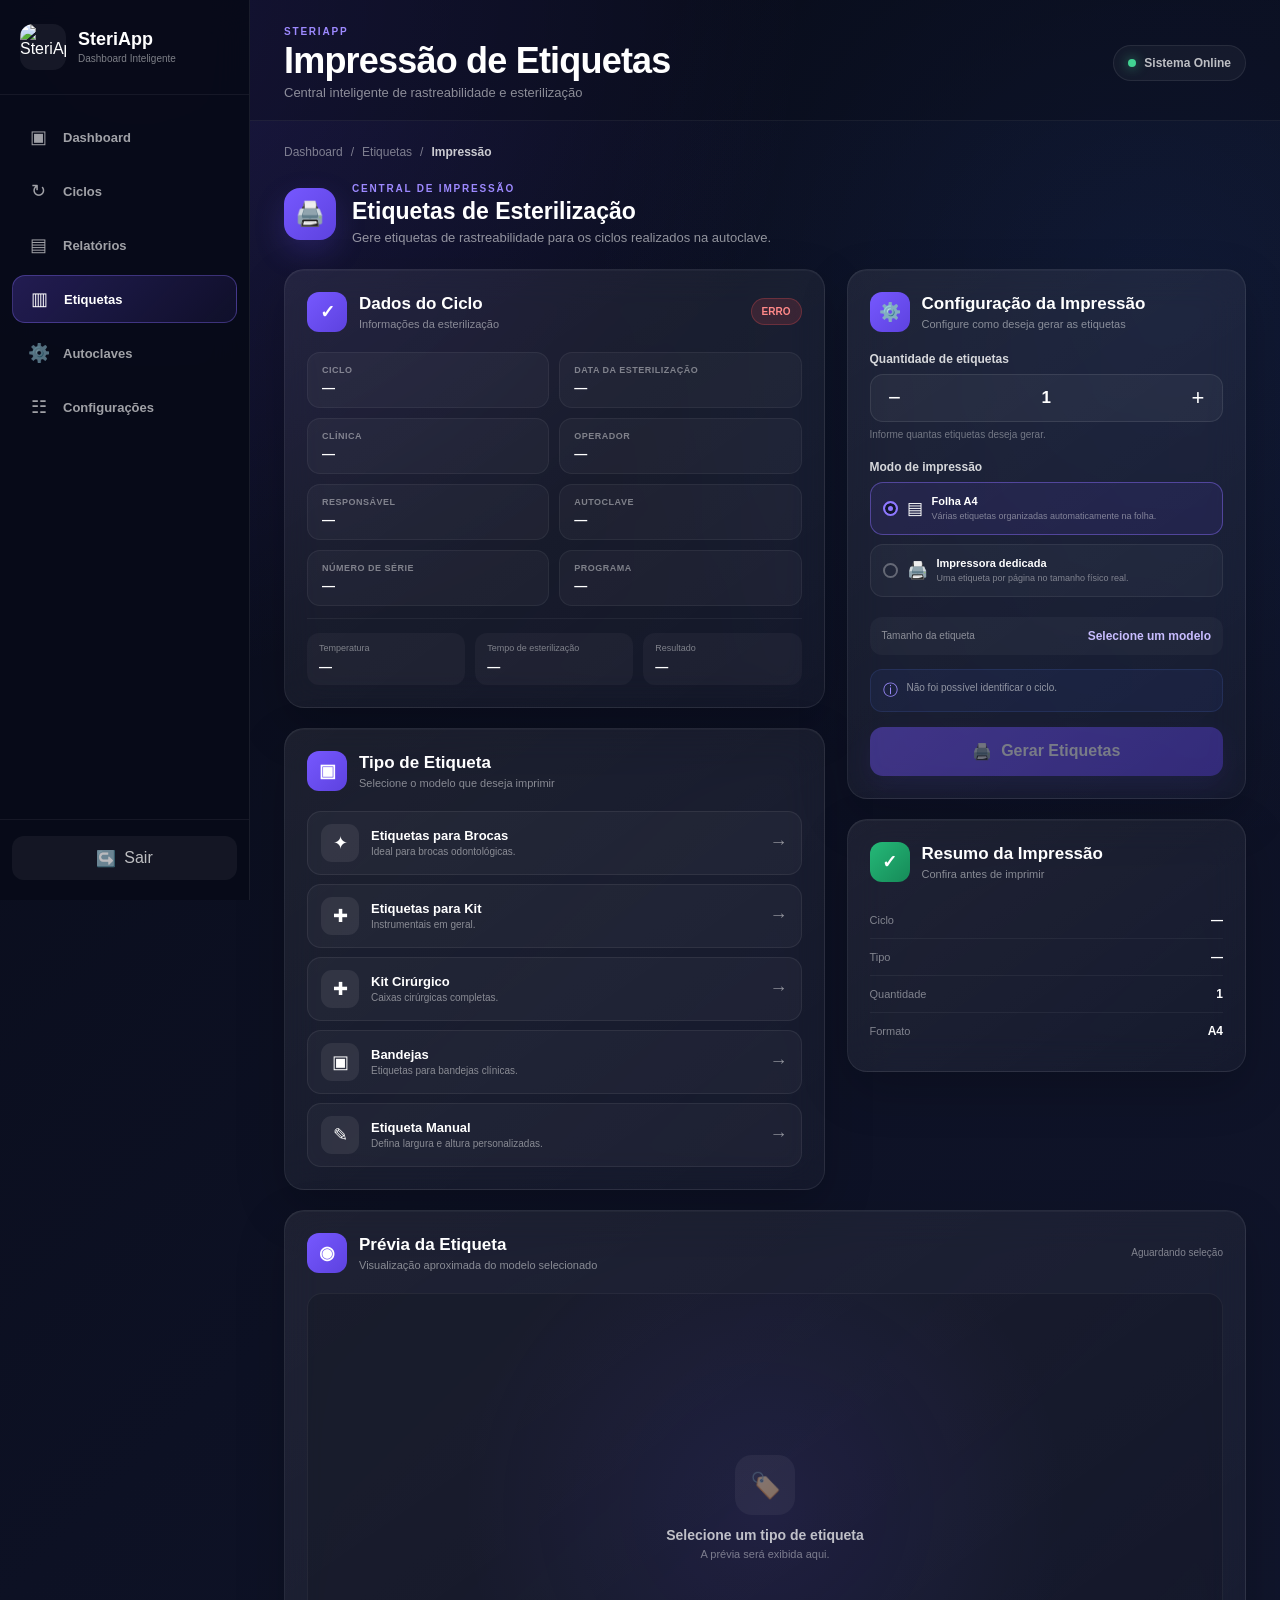
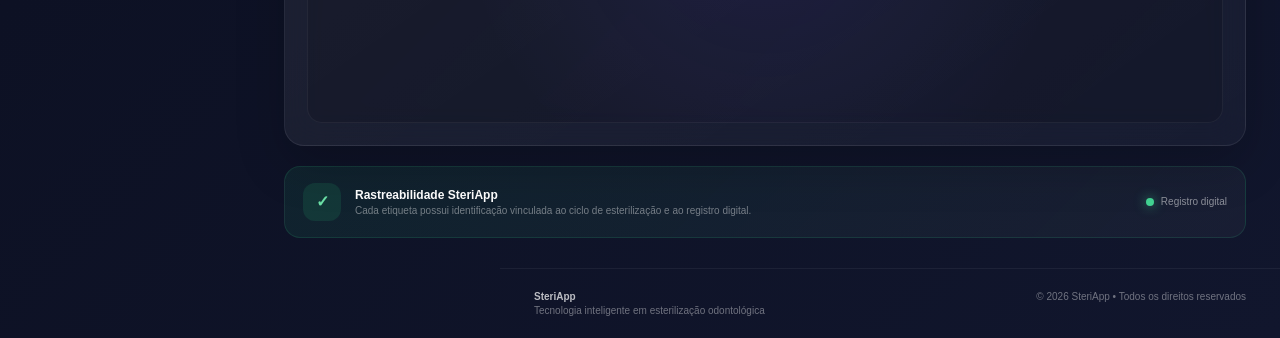
==== pages/label_print.html @ 466ea179 "correcao do layout de central de impressao das etiquetas" ====
<!DOCTYPE html>
<html lang="pt-BR">

<head>

  <!-- =====================================================
       CONFIGURAÇÕES BÁSICAS
  ====================================================== -->

  <meta charset="UTF-8">

  <meta
    name="viewport"
    content="width=device-width, initial-scale=1.0"
  >

  <meta
    name="description"
    content="SteriApp - Central de Impressão de Etiquetas"
  >

  <meta
    name="theme-color"
    content="#5E2B97"
  >

  <title>
    SteriApp | Impressão de Etiquetas
  </title>


  <!-- =====================================================
       CSS DA PÁGINA
  ====================================================== -->

  <link
    rel="stylesheet"
    href="../css/label_print.css"
  >

</head>


<body>


  <!-- =====================================================
       APP
  ====================================================== -->

  <div id="app">


    <!-- ===================================================
         SIDEBAR
    ==================================================== -->

    <aside
      class="sidebar"
      id="sidebar"
    >


      <!-- =================================================
           LOGO
      ================================================== -->

      <div class="sidebar-brand">

        <div class="brand-logo">

          <img
            src="../assets/images/logo_woson.png"
            alt="SteriApp"
          >

        </div>


        <div class="brand-text">

          <strong>
            SteriApp
          </strong>

          <span>
            Dashboard Inteligente
          </span>

        </div>

      </div>


      <!-- =================================================
           MENU
      ================================================== -->

      <nav
        class="sidebar-nav"
        aria-label="Menu principal"
      >


        <!-- DASHBOARD -->

        <a
          href="/pages/dashboard.html"
          class="nav-item"
        >

          <span class="nav-icon">
            <span>▣</span>
          </span>

          <span class="nav-label">
            Dashboard
          </span>

        </a>


        <!-- CICLOS -->

        <a
          href="/pages/cycles.html"
          class="nav-item"
        >

          <span class="nav-icon">
            <span>↻</span>
          </span>

          <span class="nav-label">
            Ciclos
          </span>

        </a>


        <!-- RELATÓRIOS -->

        <a
          href="/pages/reports.html"
          class="nav-item"
        >

          <span class="nav-icon">
            <span>▤</span>
          </span>

          <span class="nav-label">
            Relatórios
          </span>

        </a>


        <!-- ETIQUETAS -->

        <a
          href="/pages/labels.html"
          class="nav-item active"
        >

          <span class="nav-icon">
            <span>▥</span>
          </span>

          <span class="nav-label">
            Etiquetas
          </span>

        </a>


        <!-- AUTOCLAVES -->

        <a
          href="/pages/autoclaves.html"
          class="nav-item"
        >

          <span class="nav-icon">
            <span>⚙️</span>
          </span>

          <span class="nav-label">
            Autoclaves
          </span>

        </a>


        <!-- CONFIGURAÇÕES -->

        <a
          href="/pages/settings.html"
          class="nav-item"
        >

          <span class="nav-icon">
            <span>☷</span>
          </span>

          <span class="nav-label">
            Configurações
          </span>

        </a>

      </nav>


      <!-- =================================================
           RODAPÉ DA SIDEBAR
      ================================================== -->

      <div class="sidebar-footer">

        <button
          type="button"
          class="logout-button"
          id="logoutButton"
        >

          <span class="logout-icon">
            ↪️
          </span>

          <span>
            Sair
          </span>

        </button>

      </div>


    </aside>


    <!-- ===================================================
         ÁREA PRINCIPAL
    ==================================================== -->

    <main
      class="main-content"
      id="mainContent"
    >


      <!-- =================================================
           HEADER
      ================================================== -->

      <header class="top-header">


        <!-- MENU MOBILE -->

        <button
          type="button"
          class="mobile-menu-button"
          id="mobileMenuButton"
          aria-label="Abrir menu"
        >
          ☰
        </button>


        <!-- TÍTULO -->

        <div class="header-title">

          <span class="header-overline">
            STERIAPP
          </span>

          <h1>
            Impressão de Etiquetas
          </h1>

          <p>
            Central inteligente de rastreabilidade e esterilização
          </p>

        </div>


        <!-- STATUS -->

        <div class="header-status">

          <span
            class="status-indicator"
            id="systemStatusIndicator"
          ></span>

          <span id="systemStatus">
            Sistema Online
          </span>

        </div>


      </header>


      <!-- =================================================
           CONTEÚDO DA PÁGINA
      ================================================== -->

      <div class="page-content">


        <!-- =================================================
             BREADCRUMB
        ================================================== -->

        <div class="breadcrumb">

          <a href="/pages/dashboard.html">
            Dashboard
          </a>

          <span>
            /
          </span>

          <span>
            Etiquetas
          </span>

          <span>
            /
          </span>

          <strong>
            Impressão
          </strong>

        </div>


        <!-- =================================================
             TÍTULO DA CENTRAL
        ================================================== -->

        <section class="print-heading">

          <div class="print-heading-icon">

            <span>
              🖨️
            </span>

          </div>


          <div>

            <span class="section-overline">
              CENTRAL DE IMPRESSÃO
            </span>

            <h2>
              Etiquetas de Esterilização
            </h2>

            <p>
              Gere etiquetas de rastreabilidade para os ciclos
              realizados na autoclave.
            </p>

          </div>

        </section>


        <!-- =================================================
             GRID PRINCIPAL
        ================================================== -->

        <div class="print-layout">


          <!-- =================================================
               COLUNA ESQUERDA
          ================================================== -->

          <div class="left-column">


            <!-- =============================================
                 DADOS DO CICLO
            ============================================== -->

            <section
              class="dashboard-card cycle-card"
              id="cycleCard"
            >


              <!-- CABEÇALHO -->

              <div class="card-header">

                <div class="card-header-icon purple">

                  <span>
                    ✓
                  </span>

                </div>


                <div class="card-header-text">

                  <h3>
                    Dados do Ciclo
                  </h3>

                  <p>
                    Informações da esterilização
                  </p>

                </div>


                <div class="cycle-status">

                  <span
                    class="status-badge loading"
                    id="cycleStatusBadge"
                  >
                    Carregando...
                  </span>

                </div>

              </div>


              <!-- DADOS -->

              <div class="cycle-data-grid">


                <!-- CICLO -->

                <div class="data-box">

                  <span class="data-label">
                    Ciclo
                  </span>

                  <strong
                    id="cycleNumber"
                    class="data-value"
                  >
                    —
                  </strong>

                </div>


                <!-- DATA -->

                <div class="data-box">

                  <span class="data-label">
                    Data da esterilização
                  </span>

                  <strong
                    id="sterilizationDate"
                    class="data-value"
                  >
                    —
                  </strong>

                </div>


                <!-- CLÍNICA -->

                <div class="data-box">

                  <span class="data-label">
                    Clínica
                  </span>

                  <strong
                    id="clinicName"
                    class="data-value"
                  >
                    —
                  </strong>

                </div>


                <!-- OPERADOR -->

                <div class="data-box">

                  <span class="data-label">
                    Operador
                  </span>

                  <strong
                    id="operatorName"
                    class="data-value"
                  >
                    —
                  </strong>

                </div>


                <!-- RESPONSÁVEL -->

                <div class="data-box">

                  <span class="data-label">
                    Responsável
                  </span>

                  <strong
                    id="dentistName"
                    class="data-value"
                  >
                    —
                  </strong>

                </div>


                <!-- AUTOCLAVE -->

                <div class="data-box">

                  <span class="data-label">
                    Autoclave
                  </span>

                  <strong
                    id="autoclaveModel"
                    class="data-value"
                  >
                    —
                  </strong>

                </div>


                <!-- NÚMERO DE SÉRIE -->

                <div class="data-box">

                  <span class="data-label">
                    Número de série
                  </span>

                  <strong
                    id="serialNumber"
                    class="data-value"
                  >
                    —
                  </strong>

                </div>


                <!-- PROGRAMA -->

                <div class="data-box">

                  <span class="data-label">
                    Programa
                  </span>

                  <strong
                    id="program"
                    class="data-value"
                  >
                    —
                  </strong>

                </div>


              </div>


              <!-- DETALHES TÉCNICOS -->

              <div class="cycle-details">


                <div class="detail-item">

                  <span>
                    Temperatura
                  </span>

                  <strong id="sterilizationTemperature">
                    —
                  </strong>

                </div>


                <div class="detail-item">

                  <span>
                    Tempo de esterilização
                  </span>

                  <strong id="sterilizationTime">
                    —
                  </strong>

                </div>


                <div class="detail-item">

                  <span>
                    Resultado
                  </span>

                  <strong
                    id="cycleResult"
                    class="result-value"
                  >
                    —
                  </strong>

                </div>


              </div>


            </section>


            <!-- =============================================
                 TIPOS DE ETIQUETA
            ============================================== -->

            <section class="dashboard-card">

              <div class="card-header">

                <div class="card-header-icon purple">

                  <span>
                    ▣
                  </span>

                </div>


                <div class="card-header-text">

                  <h3>
                    Tipo de Etiqueta
                  </h3>

                  <p>
                    Selecione o modelo que deseja imprimir
                  </p>

                </div>

              </div>


              <!-- TIPOS -->

              <div class="label-types-grid">


                <!-- BROCAS -->

                <button
                  type="button"
                  class="label-type-card blue"
                  data-label-type="brocas"
                >

                  <span class="label-type-icon">
                    ✦
                  </span>

                  <span class="label-type-content">

                    <strong>
                      Etiquetas para Brocas
                    </strong>

                    <small>
                      Ideal para brocas odontológicas.
                    </small>

                  </span>

                  <span class="label-type-arrow">
                    →
                  </span>

                </button>


                <!-- KIT -->

                <button
                  type="button"
                  class="label-type-card green"
                  data-label-type="kit"
                >

                  <span class="label-type-icon">
                    ✚
                  </span>

                  <span class="label-type-content">

                    <strong>
                      Etiquetas para Kit
                    </strong>

                    <small>
                      Instrumentais em geral.
                    </small>

                  </span>

                  <span class="label-type-arrow">
                    →
                  </span>

                </button>


                <!-- KIT CIRÚRGICO -->

                <button
                  type="button"
                  class="label-type-card orange"
                  data-label-type="kitCirurgico"
                >

                  <span class="label-type-icon">
                    ✚
                  </span>

                  <span class="label-type-content">

                    <strong>
                      Kit Cirúrgico
                    </strong>

                    <small>
                      Caixas cirúrgicas completas.
                    </small>

                  </span>

                  <span class="label-type-arrow">
                    →
                  </span>

                </button>


                <!-- BANDEJAS -->

                <button
                  type="button"
                  class="label-type-card purple"
                  data-label-type="bandeja"
                >

                  <span class="label-type-icon">
                    ▣
                  </span>

                  <span class="label-type-content">

                    <strong>
                      Bandejas
                    </strong>

                    <small>
                      Etiquetas para bandejas clínicas.
                    </small>

                  </span>

                  <span class="label-type-arrow">
                    →
                  </span>

                </button>


                <!-- MANUAL -->

                <button
                  type="button"
                  class="label-type-card red"
                  data-label-type="manual"
                >

                  <span class="label-type-icon">
                    ✎
                  </span>

                  <span class="label-type-content">

                    <strong>
                      Etiqueta Manual
                    </strong>

                    <small>
                      Defina largura e altura personalizadas.
                    </small>

                  </span>

                  <span class="label-type-arrow">
                    →
                  </span>

                </button>


              </div>


              <!-- TIPO SELECIONADO -->

              <div
                class="selected-type"
                id="selectedTypeContainer"
                hidden
              >

                <span>
                  Tipo selecionado:
                </span>

                <strong id="selectedLabelType">
                  —
                </strong>

                <button
                  type="button"
                  id="changeLabelType"
                >
                  Alterar
                </button>

              </div>


            </section>


          </div>


          <!-- =================================================
               COLUNA DIREITA
          ================================================== -->

          <div class="right-column">


            <!-- =============================================
                 CONFIGURAÇÃO DE IMPRESSÃO
            ============================================== -->

            <section
              class="dashboard-card print-config-card"
              id="printConfiguration"
            >


              <div class="card-header">

                <div class="card-header-icon purple">

                  <span>
                    ⚙️
                  </span>

                </div>


                <div class="card-header-text">

                  <h3>
                    Configuração da Impressão
                  </h3>

                  <p>
                    Configure como deseja gerar as etiquetas
                  </p>

                </div>

              </div>


              <!-- ===========================================
                   QUANTIDADE
              ============================================ -->

              <div class="form-group">

                <label for="quantity">

                  Quantidade de etiquetas

                </label>

                <div class="quantity-input">

                  <button
                    type="button"
                    id="quantityMinus"
                    aria-label="Diminuir quantidade"
                  >
                    −
                  </button>

                  <input
                    type="number"
                    id="quantity"
                    min="1"
                    max="999"
                    value="1"
                    inputmode="numeric"
                  >

                  <button
                    type="button"
                    id="quantityPlus"
                    aria-label="Aumentar quantidade"
                  >
                    +
                  </button>

                </div>

                <small>
                  Informe quantas etiquetas deseja gerar.
                </small>

              </div>


              <!-- ===========================================
                   MODO DE IMPRESSÃO
              ============================================ -->

              <div class="form-group">

                <label>
                  Modo de impressão
                </label>


                <div class="print-mode-options">


                  <!-- A4 -->

                  <label
                    class="print-mode-option selected"
                    data-print-mode-option="a4"
                  >

                    <input
                      type="radio"
                      name="printMode"
                      id="printModeA4"
                      value="a4"
                      checked
                    >

                    <span class="radio-custom"></span>


                    <span class="print-mode-icon">
                      ▤
                    </span>


                    <span class="print-mode-content">

                      <strong>
                        Folha A4
                      </strong>

                      <small>
                        Várias etiquetas organizadas
                        automaticamente na folha.
                      </small>

                    </span>

                  </label>


                  <!-- DEDICADA -->

                  <label
                    class="print-mode-option"
                    data-print-mode-option="dedicated"
                  >

                    <input
                      type="radio"
                      name="printMode"
                      id="printModeDedicated"
                      value="dedicated"
                    >

                    <span class="radio-custom"></span>


                    <span class="print-mode-icon">
                      🖨️
                    </span>


                    <span class="print-mode-content">

                      <strong>
                        Impressora dedicada
                      </strong>

                      <small>
                        Uma etiqueta por página no
                        tamanho físico real.
                      </small>

                    </span>

                  </label>


                </div>

              </div>


              <!-- ===========================================
                   TAMANHO DA ETIQUETA
              ============================================ -->

              <div class="label-size-info">

                <span>
                  Tamanho da etiqueta
                </span>

                <strong id="labelSize">
                  Selecione um modelo
                </strong>

              </div>


              <!-- ===========================================
                   INFORMAÇÃO
              ============================================ -->

              <div
                class="configuration-message"
                id="configurationMessage"
              >

                <span class="message-icon">
                  ⓘ
                </span>

                <p id="configurationMessageText">

                  Selecione um tipo de etiqueta
                  para continuar.

                </p>

              </div>


              <!-- ===========================================
                   BOTÃO GERAR
              ============================================ -->

              <button
                type="button"
                class="generate-button"
                id="generateButton"
                disabled
              >

                <span class="button-icon">
                  🖨️
                </span>

                <span class="button-text">
                  Gerar Etiquetas
                </span>

              </button>


            </section>


            <!-- =============================================
                 RESUMO DA IMPRESSÃO
            ============================================== -->

            <section
              class="dashboard-card print-summary"
              id="printSummary"
            >

              <div class="card-header">

                <div class="card-header-icon green">

                  <span>
                    ✓
                  </span>

                </div>


                <div class="card-header-text">

                  <h3>
                    Resumo da Impressão
                  </h3>

                  <p>
                    Confira antes de imprimir
                  </p>

                </div>

              </div>


              <div class="summary-list">


                <div class="summary-row">

                  <span>
                    Ciclo
                  </span>

                  <strong id="summaryCycle">
                    —
                  </strong>

                </div>


                <div class="summary-row">

                  <span>
                    Tipo
                  </span>

                  <strong id="summaryType">
                    —
                  </strong>

                </div>


                <div class="summary-row">

                  <span>
                    Quantidade
                  </span>

                  <strong id="summaryQuantity">
                    1
                  </strong>

                </div>


                <div class="summary-row">

                  <span>
                    Formato
                  </span>

                  <strong id="summaryMode">
                    A4
                  </strong>

                </div>


              </div>


            </section>


          </div>


        </div>


        <!-- =================================================
             PRÉVIA DA ETIQUETA
        ================================================== -->

        <section
          class="dashboard-card preview-card"
          id="previewCard"
        >


          <div class="card-header">

            <div class="card-header-icon purple">

              <span>
                ◉
              </span>

            </div>


            <div class="card-header-text">

              <h3>
                Prévia da Etiqueta
              </h3>

              <p>
                Visualização aproximada do modelo selecionado
              </p>

            </div>


            <div class="preview-status">

              <span id="previewStatus">
                Aguardando seleção
              </span>

            </div>

          </div>


          <!-- ÁREA DA PRÉVIA -->

          <div
            class="preview-area"
            id="previewArea"
          >

            <div
              class="preview-placeholder"
              id="previewPlaceholder"
            >

              <div class="preview-placeholder-icon">
                🏷️
              </div>

              <h4>
                Selecione um tipo de etiqueta
              </h4>

              <p>
                A prévia será exibida aqui.
              </p>

            </div>


            <!-- ETIQUETA GERADA PELO JS -->

            <div
              id="labelPreview"
              class="label-preview"
              hidden
            >

              <!--
                O conteúdo visual da etiqueta será
                criado pelo label_print.js.
              -->

            </div>

          </div>


        </section>


        <!-- =================================================
             INFORMAÇÕES DE RASTREABILIDADE
        ================================================== -->

        <section class="traceability-banner">


          <div class="traceability-icon">
            ✓
          </div>


          <div class="traceability-content">

            <strong>
              Rastreabilidade SteriApp
            </strong>

            <p>
              Cada etiqueta possui identificação vinculada
              ao ciclo de esterilização e ao registro digital.
            </p>

          </div>


          <div class="traceability-status">

            <span class="status-indicator"></span>

            Registro digital

          </div>


        </section>


      </div>


      <!-- =================================================
           FOOTER
      ================================================== -->

      <footer class="main-footer">

        <div class="footer-brand">

          <strong>
            SteriApp
          </strong>

          <span>
            Tecnologia inteligente em esterilização odontológica
          </span>

        </div>


        <div class="footer-copy">

          © 2026 SteriApp • Todos os direitos reservados

        </div>

      </footer>


    </main>


  </div>


  <!-- =====================================================
       LOADING OVERLAY
  ====================================================== -->

  <div
    class="loading-overlay"
    id="loadingOverlay"
    hidden
  >

    <div class="loading-box">

      <div class="loading-spinner"></div>

      <strong id="loadingTitle">
        Carregando ciclo...
      </strong>

      <span id="loadingMessage">
        Aguarde enquanto buscamos os dados.
      </span>

    </div>

  </div>


  <!-- =====================================================
       MODAL DE CONFIRMAÇÃO
  ====================================================== -->

  <div
    class="modal-overlay"
    id="confirmModal"
    hidden
  >

    <div
      class="modal"
      role="dialog"
      aria-modal="true"
      aria-labelledby="confirmModalTitle"
    >


      <div class="modal-icon">
        ✓
      </div>


      <h2 id="confirmModalTitle">
        Confirmar impressão
      </h2>


      <p id="confirmModalMessage">

        Confira os dados antes de gerar
        as etiquetas.

      </p>


      <div class="modal-summary">


        <div>

          <span>
            Ciclo
          </span>

          <strong id="modalCycle">
            —
          </strong>

        </div>


        <div>

          <span>
            Tipo
          </span>

          <strong id="modalType">
            —
          </strong>

        </div>


        <div>

          <span>
            Quantidade
          </span>

          <strong id="modalQuantity">
            —
          </strong>

        </div>


        <div>

          <span>
            Impressão
          </span>

          <strong id="modalMode">
            —
          </strong>

        </div>


      </div>


      <div class="modal-actions">

        <button
          type="button"
          class="modal-button secondary"
          id="cancelPrintButton"
        >
          Cancelar
        </button>


        <button
          type="button"
          class="modal-button primary"
          id="confirmPrintButton"
        >

          <span>
            🖨️
          </span>

          Confirmar impressão

        </button>

      </div>


    </div>

  </div>


  <!-- =====================================================
       TOAST / NOTIFICAÇÕES
  ====================================================== -->

  <div
    class="toast-container"
    id="toastContainer"
    aria-live="polite"
  >

    <div
      class="toast"
      id="toast"
      hidden
    >

      <span
        class="toast-icon"
        id="toastIcon"
      >
        ✓
      </span>


      <div class="toast-content">

        <strong id="toastTitle">
          SteriApp
        </strong>

        <span id="toastMessage">
          —
        </span>

      </div>


      <button
        type="button"
        id="closeToast"
        aria-label="Fechar"
      >
        ×
      </button>

    </div>

  </div>


  <!-- =====================================================
       JAVASCRIPT
  ====================================================== -->

  <script
    src="../js/label_print.js"
    defer
  ></script>


</body>

</html>
---- css/label_print.css ----
/* ============================================================
   STERIAPP
   CENTRAL DE IMPRESSÃO DE ETIQUETAS
   label_print.css
============================================================ */

* {
  box-sizing: border-box;
}

html {
  margin: 0;
  padding: 0;
  min-height: 100%;
  scroll-behavior: smooth;
}

body {
  margin: 0;
  min-height: 100vh;

  font-family:
    Inter,
    -apple-system,
    BlinkMacSystemFont,
    "Segoe UI",
    Roboto,
    Helvetica,
    Arial,
    sans-serif;

  color: #ffffff;

  background:
    radial-gradient(
      circle at 10% 0%,
      rgba(109, 78, 255, 0.18),
      transparent 30%
    ),
    radial-gradient(
      circle at 90% 15%,
      rgba(57, 128, 255, 0.08),
      transparent 28%
    ),
    linear-gradient(
      135deg,
      #080b18 0%,
      #0d1124 50%,
      #11162d 100%
    );

  overflow-x: hidden;
}

button,
input {
  font: inherit;
}

button {
  border: 0;
}

a {
  color: inherit;
  text-decoration: none;
}

[hidden] {
  display: none !important;
}


/* ============================================================
   SIDEBAR
============================================================ */

.sidebar {
  position: fixed;

  top: 0;
  left: 0;
  bottom: 0;

  width: 250px;

  display: flex;
  flex-direction: column;

  z-index: 1000;

  background:
    rgba(8, 11, 24, 0.96);

  border-right:
    1px solid rgba(255, 255, 255, 0.08);

  backdrop-filter: blur(18px);
  -webkit-backdrop-filter: blur(18px);
}


/* ============================================================
   LOGO SIDEBAR
============================================================ */

.sidebar-brand {
  display: flex;
  align-items: center;

  gap: 12px;

  padding: 24px 20px;

  border-bottom:
    1px solid rgba(255, 255, 255, 0.06);
}

.brand-logo {
  width: 46px;
  height: 46px;

  flex: 0 0 46px;

  display: grid;
  place-items: center;

  border-radius: 13px;

  background:
    rgba(255, 255, 255, 0.06);

  overflow: hidden;
}

.brand-logo img {
  width: 100%;
  height: 100%;

  object-fit: contain;
}

.brand-text {
  display: flex;
  flex-direction: column;

  min-width: 0;
}

.brand-text strong {
  font-size: 18px;
  line-height: 1.1;
}

.brand-text span {
  margin-top: 4px;

  color:
    rgba(255, 255, 255, 0.48);

  font-size: 10px;
}


/* ============================================================
   MENU
============================================================ */

.sidebar-nav {
  display: flex;
  flex-direction: column;

  gap: 6px;

  padding: 18px 12px;
}

.nav-item {
  display: flex;
  align-items: center;

  gap: 12px;

  min-height: 48px;

  padding: 0 14px;

  border-radius: 13px;

  color:
    rgba(255, 255, 255, 0.62);

  transition:
    0.2s ease;
}

.nav-item:hover {
  color: #ffffff;

  background:
    rgba(255, 255, 255, 0.06);
}

.nav-item.active {
  color: #ffffff;

  background:
    linear-gradient(
      135deg,
      rgba(116, 84, 255, 0.25),
      rgba(116, 84, 255, 0.08)
    );

  border:
    1px solid rgba(139, 112, 255, 0.35);
}

.nav-icon {
  width: 25px;

  text-align: center;

  font-size: 18px;
}

.nav-label {
  font-size: 13px;
  font-weight: 700;
}


/* ============================================================
   SIDEBAR FOOTER
============================================================ */

.sidebar-footer {
  margin-top: auto;

  padding:
    16px 12px 20px;

  border-top:
    1px solid rgba(255, 255, 255, 0.06);
}

.logout-button {
  width: 100%;

  min-height: 44px;

  display: flex;
  align-items: center;
  justify-content: center;

  gap: 8px;

  border-radius: 12px;

  background:
    rgba(255, 255, 255, 0.05);

  color:
    rgba(255, 255, 255, 0.72);

  cursor: pointer;

  transition:
    0.2s ease;
}

.logout-button:hover {
  background:
    rgba(255, 80, 80, 0.12);

  color: #ffffff;
}


/* ============================================================
   MAIN
============================================================ */

.main-content {
  min-height: 100vh;

  margin-left: 250px;
}


/* ============================================================
   HEADER
============================================================ */

.top-header {
  min-height: 110px;

  display: flex;
  align-items: center;

  gap: 20px;

  padding:
    26px 34px 20px;

  border-bottom:
    1px solid rgba(255, 255, 255, 0.06);

  background:
    rgba(8, 11, 24, 0.32);
}

.header-title {
  flex: 1;
}

.header-overline {
  display: block;

  color: #9d89ff;

  font-size: 10px;
  font-weight: 900;

  letter-spacing: 1.8px;
}

.header-title h1 {
  margin:
    4px 0;

  font-size:
    clamp(26px, 3vw, 36px);

  line-height: 1.1;

  letter-spacing:
    -0.8px;
}

.header-title p {
  margin: 0;

  color:
    rgba(255, 255, 255, 0.52);

  font-size: 13px;
}

.header-status {
  display: flex;
  align-items: center;

  gap: 8px;

  padding:
    10px 14px;

  border:
    1px solid rgba(255, 255, 255, 0.08);

  border-radius: 999px;

  background:
    rgba(255, 255, 255, 0.04);

  color:
    rgba(255, 255, 255, 0.72);

  font-size: 12px;
  font-weight: 700;
}

.status-indicator {
  width: 8px;
  height: 8px;

  flex: 0 0 8px;

  border-radius: 50%;

  background: #42d392;

  box-shadow:
    0 0 12px rgba(66, 211, 146, 0.7);
}

.status-indicator.offline {
  background: #ff6262;

  box-shadow:
    0 0 12px rgba(255, 98, 98, 0.55);
}

.mobile-menu-button {
  display: none;

  width: 42px;
  height: 42px;

  border-radius: 12px;

  background:
    rgba(255, 255, 255, 0.07);

  color: #ffffff;

  cursor: pointer;
}


/* ============================================================
   PAGE
============================================================ */

.page-content {
  width: min(1500px, 100%);

  margin: 0 auto;

  padding:
    24px 34px 30px;
}


/* ============================================================
   BREADCRUMB
============================================================ */

.breadcrumb {
  display: flex;
  align-items: center;

  flex-wrap: wrap;

  gap: 8px;

  margin-bottom: 24px;

  color:
    rgba(255, 255, 255, 0.45);

  font-size: 12px;
}

.breadcrumb a:hover {
  color: #ffffff;
}

.breadcrumb strong {
  color:
    rgba(255, 255, 255, 0.78);
}


/* ============================================================
   TÍTULO
============================================================ */

.print-heading {
  display: flex;
  align-items: center;

  gap: 16px;

  margin-bottom: 24px;
}

.print-heading-icon {
  width: 52px;
  height: 52px;

  flex: 0 0 52px;

  display: grid;
  place-items: center;

  border-radius: 16px;

  background:
    linear-gradient(
      135deg,
      #7658ff,
      #5d42df
    );

  box-shadow:
    0 12px 30px rgba(104, 76, 245, 0.22);

  font-size: 24px;
}

.section-overline {
  display: block;

  color: #9d89ff;

  font-size: 10px;
  font-weight: 900;

  letter-spacing: 1.8px;
}

.print-heading h2 {
  margin:
    4px 0 5px;

  font-size: 23px;
}

.print-heading p {
  margin: 0;

  color:
    rgba(255, 255, 255, 0.55);

  font-size: 13px;
}


/* ============================================================
   GRID PRINCIPAL
============================================================ */

.print-layout {
  display: grid;

  grid-template-columns:
    minmax(0, 1.15fr)
    minmax(360px, 0.85fr);

  gap: 22px;

  align-items: start;
}

.left-column,
.right-column {
  min-width: 0;
}


/* ============================================================
   CARDS
============================================================ */

.dashboard-card {
  position: relative;

  margin-bottom: 20px;

  padding: 22px;

  border-radius: 20px;

  background:
    linear-gradient(
      145deg,
      rgba(255, 255, 255, 0.075),
      rgba(255, 255, 255, 0.032)
    );

  border:
    1px solid rgba(255, 255, 255, 0.075);

  box-shadow:
    0 18px 50px rgba(0, 0, 0, 0.20),
    inset 0 1px 0 rgba(255, 255, 255, 0.035);

  backdrop-filter: blur(18px);
  -webkit-backdrop-filter: blur(18px);
}


/* ============================================================
   CARD HEADER
============================================================ */

.card-header {
  display: flex;
  align-items: center;

  gap: 12px;

  margin-bottom: 20px;
}

.card-header-icon {
  width: 40px;
  height: 40px;

  flex: 0 0 40px;

  display: grid;
  place-items: center;

  border-radius: 12px;

  background:
    linear-gradient(
      135deg,
      #7658ff,
      #5d42df
    );

  font-size: 18px;
  font-weight: 900;
}

.card-header-icon.green {
  background:
    linear-gradient(
      135deg,
      #25b978,
      #168a58
    );
}

.card-header-text {
  flex: 1;

  min-width: 0;
}

.card-header-text h3 {
  margin: 0;

  font-size: 17px;
}

.card-header-text p {
  margin:
    4px 0 0;

  color:
    rgba(255, 255, 255, 0.48);

  font-size: 11px;
}


/* ============================================================
   CICLO
============================================================ */

.cycle-status {
  margin-left: auto;
}

.status-badge {
  display: inline-flex;
  align-items: center;
  justify-content: center;

  min-height: 27px;

  padding:
    0 10px;

  border-radius: 999px;

  background:
    rgba(255, 255, 255, 0.08);

  color:
    rgba(255, 255, 255, 0.78);

  font-size: 10px;
  font-weight: 900;
}

.status-badge.success {
  background:
    rgba(40, 195, 125, 0.14);

  color: #6ce1a7;

  border:
    1px solid rgba(40, 195, 125, 0.25);
}

.status-badge.error {
  background:
    rgba(255, 83, 83, 0.14);

  color: #ff8989;

  border:
    1px solid rgba(255, 83, 83, 0.25);
}

.status-badge.loading {
  color: #c4baff;
}


/* ============================================================
   DADOS DO CICLO
============================================================ */

.cycle-data-grid {
  display: grid;

  grid-template-columns:
    repeat(2, minmax(0, 1fr));

  gap: 10px;
}

.data-box {
  min-width: 0;

  padding:
    12px 14px;

  border-radius: 13px;

  background:
    rgba(255, 255, 255, 0.035);

  border:
    1px solid rgba(255, 255, 255, 0.055);
}

.data-label {
  display: block;

  margin-bottom: 5px;

  color:
    rgba(255, 255, 255, 0.43);

  font-size: 9px;
  font-weight: 800;

  text-transform: uppercase;

  letter-spacing: 0.5px;
}

.data-value {
  display: block;

  overflow: hidden;

  color: #ffffff;

  font-size: 13px;
  font-weight: 750;

  white-space: nowrap;

  text-overflow: ellipsis;
}

.cycle-details {
  display: grid;

  grid-template-columns:
    repeat(3, minmax(0, 1fr));

  gap: 10px;

  margin-top: 12px;

  padding-top: 14px;

  border-top:
    1px solid rgba(255, 255, 255, 0.06);
}

.detail-item {
  padding:
    10px 12px;

  border-radius: 12px;

  background:
    rgba(255, 255, 255, 0.035);
}

.detail-item span {
  display: block;

  margin-bottom: 4px;

  color:
    rgba(255, 255, 255, 0.43);

  font-size: 9px;
}

.detail-item strong {
  font-size: 13px;
}

.result-value.success {
  color: #6ce1a7;
}

.result-value.error {
  color: #ff8585;
}


/* ============================================================
   TIPOS DE ETIQUETA
============================================================ */

.label-types-grid {
  display: grid;

  gap: 9px;
}

.label-type-card {
  width: 100%;

  min-height: 64px;

  display: flex;
  align-items: center;

  gap: 12px;

  padding:
    10px 13px;

  border-radius: 14px;

  color: #ffffff;

  background:
    rgba(255, 255, 255, 0.035);

  border:
    1px solid rgba(255, 255, 255, 0.07);

  cursor: pointer;

  text-align: left;

  transition:
    0.2s ease;
}

.label-type-card:hover {
  transform: translateY(-1px);

  background:
    rgba(255, 255, 255, 0.065);

  border-color:
    rgba(139, 112, 255, 0.4);
}

.label-type-card.selected {
  background:
    linear-gradient(
      135deg,
      rgba(116, 84, 255, 0.22),
      rgba(116, 84, 255, 0.07)
    );

  border-color:
    rgba(139, 112, 255, 0.7);

  box-shadow:
    0 8px 26px rgba(95, 70, 255, 0.13);
}

.label-type-icon {
  width: 38px;
  height: 38px;

  flex: 0 0 38px;

  display: grid;
  place-items: center;

  border-radius: 11px;

  background:
    rgba(255, 255, 255, 0.075);

  font-size: 18px;
}

.label-type-card.selected .label-type-icon {
  background:
    linear-gradient(
      135deg,
      #7658ff,
      #5d42df
    );
}

.label-type-content {
  flex: 1;

  min-width: 0;
}

.label-type-content strong {
  display: block;

  font-size: 13px;
  font-weight: 800;
}

.label-type-content small {
  display: block;

  margin-top: 3px;

  color:
    rgba(255, 255, 255, 0.47);

  font-size: 10px;
}

.label-type-arrow {
  color:
    rgba(255, 255, 255, 0.5);

  font-size: 18px;
}


/* ============================================================
   TIPO SELECIONADO
============================================================ */

.selected-type {
  display: flex;
  align-items: center;

  gap: 8px;

  margin-top: 13px;

  padding:
    10px 12px;

  border-radius: 11px;

  background:
    rgba(116, 84, 255, 0.09);

  border:
    1px solid rgba(139, 112, 255, 0.22);

  color:
    rgba(255, 255, 255, 0.58);

  font-size: 11px;
}

.selected-type strong {
  color: #ffffff;
}

.selected-type button {
  margin-left: auto;

  padding:
    5px 9px;

  border-radius: 8px;

  background:
    rgba(255, 255, 255, 0.08);

  color: #ffffff;

  cursor: pointer;

  font-size: 10px;
}


/* ============================================================
   FORMULÁRIO
============================================================ */

.form-group {
  margin-bottom: 20px;
}

.form-group > label {
  display: block;

  margin-bottom: 8px;

  color:
    rgba(255, 255, 255, 0.82);

  font-size: 12px;
  font-weight: 800;
}

.form-group > small {
  display: block;

  margin-top: 7px;

  color:
    rgba(255, 255, 255, 0.38);

  font-size: 10px;
}


/* ============================================================
   QUANTIDADE
============================================================ */

.quantity-input {
  display: flex;
  align-items: center;

  height: 48px;

  overflow: hidden;

  border-radius: 13px;

  background:
    rgba(255, 255, 255, 0.045);

  border:
    1px solid rgba(255, 255, 255, 0.09);
}

.quantity-input button {
  width: 48px;
  height: 100%;

  background: transparent;

  color: #ffffff;

  font-size: 22px;

  cursor: pointer;
}

.quantity-input button:hover {
  background:
    rgba(255, 255, 255, 0.07);
}

.quantity-input input {
  flex: 1;

  min-width: 0;

  height: 100%;

  border: 0;

  outline: 0;

  background: transparent;

  color: #ffffff;

  text-align: center;

  font-size: 17px;
  font-weight: 800;

  appearance: textfield;
}

.quantity-input input::-webkit-inner-spin-button,
.quantity-input input::-webkit-outer-spin-button {
  appearance: none;
  margin: 0;
}


/* ============================================================
   MODO DE IMPRESSÃO
============================================================ */

.print-mode-options {
  display: grid;

  gap: 9px;
}

.print-mode-option {
  position: relative;

  display: grid;

  grid-template-columns:
    auto auto 1fr;

  align-items: center;

  gap: 9px;

  padding: 12px;

  border-radius: 13px;

  background:
    rgba(255, 255, 255, 0.035);

  border:
    1px solid rgba(255, 255, 255, 0.07);

  cursor: pointer;
}

.print-mode-option.selected {
  background:
    rgba(116, 84, 255, 0.10);

  border-color:
    rgba(139, 112, 255, 0.45);
}

.print-mode-option input {
  position: absolute;

  opacity: 0;

  pointer-events: none;
}

.radio-custom {
  width: 15px;
  height: 15px;

  border-radius: 50%;

  border:
    2px solid rgba(255, 255, 255, 0.3);
}

.print-mode-option.selected .radio-custom {
  border-color: #8e77ff;

  box-shadow:
    inset 0 0 0 3px #11162d;

  background:
    #8e77ff;
}

.print-mode-icon {
  font-size: 17px;
}

.print-mode-content strong {
  display: block;

  font-size: 11px;
}

.print-mode-content small {
  display: block;

  margin-top: 3px;

  color:
    rgba(255, 255, 255, 0.43);

  font-size: 9px;

  line-height: 1.35;
}


/* ============================================================
   TAMANHO
============================================================ */

.label-size-info {
  display: flex;
  align-items: center;
  justify-content: space-between;

  gap: 10px;

  margin:
    5px 0 14px;

  padding: 12px;

  border-radius: 12px;

  background:
    rgba(255, 255, 255, 0.035);
}

.label-size-info span {
  color:
    rgba(255, 255, 255, 0.48);

  font-size: 10px;
}

.label-size-info strong {
  color: #c8bdff;

  font-size: 12px;
}


/* ============================================================
   MENSAGEM
============================================================ */

.configuration-message {
  display: flex;
  align-items: flex-start;

  gap: 9px;

  padding:
    11px 12px;

  border-radius: 12px;

  background:
    rgba(80, 120, 255, 0.07);

  border:
    1px solid rgba(100, 140, 255, 0.13);
}

.message-icon {
  color: #9e8cff;

  font-size: 15px;
}

.configuration-message p {
  margin: 0;

  color:
    rgba(255, 255, 255, 0.52);

  font-size: 10px;

  line-height: 1.45;
}


/* ============================================================
   BOTÃO GERAR
============================================================ */

.generate-button {
  width: 100%;

  min-height: 49px;

  display: flex;
  align-items: center;
  justify-content: center;

  gap: 9px;

  margin-top: 15px;

  border-radius: 13px;

  background:
    linear-gradient(
      135deg,
      #7658ff,
      #5d42df
    );

  color: #ffffff;

  box-shadow:
    0 10px 28px rgba(104, 76, 245, 0.22);

  font-weight: 800;

  cursor: pointer;

  transition:
    0.2s ease;
}

.generate-button:hover:not(:disabled) {
  transform: translateY(-1px);

  box-shadow:
    0 14px 34px rgba(104, 76, 245, 0.32);
}

.generate-button:disabled {
  opacity: 0.42;

  cursor: not-allowed;
}


/* ============================================================
   RESUMO
============================================================ */

.summary-list {
  display: grid;
}

.summary-row {
  display: flex;
  align-items: center;
  justify-content: space-between;

  gap: 15px;

  padding:
    11px 0;

  border-bottom:
    1px solid rgba(255, 255, 255, 0.055);
}

.summary-row:last-child {
  border-bottom: 0;
}

.summary-row span {
  color:
    rgba(255, 255, 255, 0.45);

  font-size: 11px;
}

.summary-row strong {
  color: #ffffff;

  font-size: 12px;
}


/* ============================================================
   PRÉVIA
============================================================ */

.preview-card {
  margin-top: 0;
}

.preview-area {
  min-height: 430px;

  display: flex;
  align-items: center;
  justify-content: center;

  padding: 25px;

  border-radius: 15px;

  background:
    radial-gradient(
      circle at center,
      rgba(114, 84, 255, 0.10),
      transparent 60%
    ),
    rgba(0, 0, 0, 0.12);

  border:
    1px solid rgba(255, 255, 255, 0.055);

  overflow: auto;
}

.preview-placeholder {
  text-align: center;

  color:
    rgba(255, 255, 255, 0.42);
}

.preview-placeholder-icon {
  width: 60px;
  height: 60px;

  display: grid;
  place-items: center;

  margin:
    0 auto 12px;

  border-radius: 17px;

  background:
    rgba(255, 255, 255, 0.05);

  font-size: 25px;
}

.preview-placeholder h4 {
  margin:
    0 0 5px;

  color:
    rgba(255, 255, 255, 0.72);

  font-size: 14px;
}

.preview-placeholder p {
  margin: 0;

  font-size: 11px;
}

.preview-status {
  margin-left: auto;

  color:
    rgba(255, 255, 255, 0.45);

  font-size: 10px;
}


/* ============================================================
   ETIQUETA
============================================================ */

.label-preview {
  width: 100%;

  min-height: 300px;

  display: flex;
  align-items: center;
  justify-content: center;
}

.steri-label {
  width: 100%;

  max-width: 560px;

  padding: 14px;

  color: #111111;

  background: #ffffff;

  border:
    1px solid #d4d4d4;

  border-radius: 8px;

  font-family:
    Arial,
    Helvetica,
    sans-serif;

  box-shadow:
    0 16px 45px rgba(0, 0, 0, 0.25);
}

.steri-label.label-brocas {
  max-width: 420px;
}

.steri-label.label-kit {
  max-width: 470px;
}

.steri-label.label-kit-cirurgico {
  max-width: 520px;
}

.steri-label.label-bandeja {
  max-width: 560px;
}

.steri-label.label-manual {
  max-width: 520px;
}


/* ============================================================
   HEADER DA ETIQUETA
============================================================ */

.label-header {
  display: flex;
  align-items: center;
  justify-content: space-between;

  gap: 10px;
}

.label-brand {
  display: flex;
  align-items: center;

  gap: 8px;
}

.label-brand-mark {
  width: 31px;
  height: 31px;

  display: grid;
  place-items: center;

  border-radius: 50%;

  background: #5e2b97;

  color: #ffffff;

  font-weight: 900;
}

.label-brand-text {
  display: flex;
  flex-direction: column;
}

.label-brand-text strong {
  font-size: 15px;

  line-height: 1;
}

.label-brand-text span {
  margin-top: 3px;

  color: #777777;

  font-size: 8px;
}

.label-cycle {
  text-align: right;
}

.label-cycle small {
  display: block;

  color: #777777;

  font-size: 8px;
  font-weight: 800;
}

.label-cycle strong {
  display: block;

  color: #5e2b97;

  font-size: 20px;
}

.label-divider {
  width: 100%;
  height: 1px;

  margin:
    9px 0;

  background: #d8d8d8;
}


/* ============================================================
   CORPO DA ETIQUETA
============================================================ */

.label-main {
  display: flex;
  justify-content: space-between;

  gap: 10px;
}

.label-information {
  flex: 1;

  min-width: 0;

  display: grid;

  grid-template-columns:
    repeat(2, minmax(0, 1fr));

  gap:
    7px 10px;
}

.label-field {
  min-width: 0;
}

.label-field span {
  display: block;

  color: #777777;

  font-size: 7px;
  font-weight: 800;

  text-transform: uppercase;
}

.label-field strong {
  display: block;

  margin-top: 2px;

  overflow: hidden;

  font-size: 10px;
  font-weight: 800;

  white-space: nowrap;

  text-overflow: ellipsis;
}


/* ============================================================
   QR CODE
============================================================ */

.label-qr-area {
  width: 92px;

  flex: 0 0 92px;

  display: flex;
  flex-direction: column;

  align-items: center;
  justify-content: center;
}

.label-qr {
  width: 82px;
  height: 82px;

  display: grid;
  place-items: center;

  background: #ffffff;
}

.label-qr img,
.label-qr canvas {
  display: block;

  width: 82px !important;
  height: 82px !important;
}

.label-qr-caption {
  margin-top: 4px;

  color: #777777;

  font-size: 6px;
  font-weight: 800;

  text-align: center;
}


/* ============================================================
   RODAPÉ DA ETIQUETA
============================================================ */

.label-footer {
  display: flex;
  align-items: center;
  justify-content: space-between;
}

.label-result span {
  display: block;

  color: #777777;

  font-size: 7px;
  font-weight: 800;
}

.label-result strong {
  display: block;

  margin-top: 2px;

  color: #16834e;

  font-size: 10px;
}

.label-footer-cycle {
  color: #777777;

  font-size: 8px;
  font-weight: 800;
}

.qr-fallback {
  width: 70px;
  height: 70px;

  display: grid;
  place-items: center;

  border:
    2px solid #111111;

  font-size: 15px;
  font-weight: 900;
}


/* ============================================================
   RASTREABILIDADE
============================================================ */

.traceability-banner {
  display: flex;
  align-items: center;

  gap: 14px;

  margin-top: 4px;

  padding:
    16px 18px;

  border-radius: 16px;

  background:
    linear-gradient(
      135deg,
      rgba(35, 182, 115, 0.10),
      rgba(255, 255, 255, 0.035)
    );

  border:
    1px solid rgba(53, 205, 135, 0.14);
}

.traceability-icon {
  width: 38px;
  height: 38px;

  flex: 0 0 38px;

  display: grid;
  place-items: center;

  border-radius: 12px;

  background:
    rgba(35, 182, 115, 0.14);

  color: #6ce1a7;

  font-weight: 900;
}

.traceability-content {
  flex: 1;
}

.traceability-content strong {
  display: block;

  font-size: 12px;
}

.traceability-content p {
  margin:
    3px 0 0;

  color:
    rgba(255, 255, 255, 0.42);

  font-size: 10px;
}

.traceability-status {
  display: flex;
  align-items: center;

  gap: 7px;

  color:
    rgba(255, 255, 255, 0.5);

  font-size: 10px;
}


/* ============================================================
   FOOTER
============================================================ */

.main-footer {
  display: flex;
  justify-content: space-between;

  gap: 20px;

  margin-left: 250px;

  padding:
    22px 34px;

  border-top:
    1px solid rgba(255, 255, 255, 0.055);

  color:
    rgba(255, 255, 255, 0.4);

  font-size: 10px;
}

.footer-brand {
  display: flex;
  flex-direction: column;

  gap: 3px;
}

.footer-brand strong {
  color:
    rgba(255, 255, 255, 0.72);
}


/* ============================================================
   LOADING
============================================================ */

.loading-overlay,
.modal-overlay {
  position: fixed;

  inset: 0;

  z-index: 5000;

  display: grid;
  place-items: center;

  padding: 20px;

  background:
    rgba(3, 5, 13, 0.72);

  backdrop-filter: blur(8px);
}

.loading-box,
.modal {
  width: min(440px, 100%);

  padding: 26px;

  border-radius: 20px;

  background: #151a31;

  border:
    1px solid rgba(255, 255, 255, 0.09);

  box-shadow:
    0 25px 80px rgba(0, 0, 0, 0.45);
}

.loading-box {
  display: flex;
  flex-direction: column;
  align-items: center;

  gap: 8px;

  text-align: center;
}

.loading-spinner {
  width: 34px;
  height: 34px;

  margin-bottom: 5px;

  border:
    3px solid rgba(255, 255, 255, 0.14);

  border-top-color:
    #8e77ff;

  border-radius: 50%;

  animation:
    spin 0.7s linear infinite;
}

@keyframes spin {
  to {
    transform: rotate(360deg);
  }
}

.loading-box strong {
  font-size: 15px;
}

.loading-box span {
  color:
    rgba(255, 255, 255, 0.48);

  font-size: 11px;
}


/* ============================================================
   MODAL
============================================================ */

.modal {
  text-align: center;
}

.modal-icon {
  width: 48px;
  height: 48px;

  display: grid;
  place-items: center;

  margin:
    0 auto 12px;

  border-radius: 15px;

  background:
    rgba(116, 84, 255, 0.15);

  color: #a89aff;

  font-size: 21px;
  font-weight: 900;
}

.modal h2 {
  margin:
    0 0 8px;

  font-size: 20px;
}

.modal > p {
  margin:
    0 0 18px;

  color:
    rgba(255, 255, 255, 0.5);

  font-size: 11px;
}

.modal-summary {
  display: grid;

  grid-template-columns:
    repeat(2, 1fr);

  gap: 8px;

  text-align: left;
}

.modal-summary > div {
  padding: 10px;

  border-radius: 11px;

  background:
    rgba(255, 255, 255, 0.04);
}

.modal-summary span {
  display: block;

  color:
    rgba(255, 255, 255, 0.4);

  font-size: 9px;
}

.modal-summary strong {
  display: block;

  margin-top: 3px;

  font-size: 11px;
}

.modal-actions {
  display: flex;

  gap: 9px;

  margin-top: 18px;
}

.modal-button {
  flex: 1;

  min-height: 43px;

  border-radius: 11px;

  cursor: pointer;

  font-size: 11px;
  font-weight: 800;
}

.modal-button.secondary {
  background:
    rgba(255, 255, 255, 0.07);

  color: #ffffff;
}

.modal-button.primary {
  background:
    linear-gradient(
      135deg,
      #7658ff,
      #5d42df
    );

  color: #ffffff;
}


/* ============================================================
   TOAST
============================================================ */

.toast-container {
  position: fixed;

  right: 20px;
  bottom: 20px;

  z-index: 6000;
}

.toast {
  min-width: 280px;
  max-width: 390px;

  display: flex;
  align-items: center;

  gap: 10px;

  padding:
    13px 14px;

  border-radius: 14px;

  background:
    rgba(18, 22, 42, 0.97);

  border:
    1px solid rgba(255, 255, 255, 0.08);

  box-shadow:
    0 18px 50px rgba(0, 0, 0, 0.35);
}

.toast.success {
  border-color:
    rgba(63, 209, 133, 0.3);
}

.toast.error {
  border-color:
    rgba(255, 83, 83, 0.3);
}

.toast.warning {
  border-color:
    rgba(255, 193, 7, 0.3);
}

.toast-icon {
  width: 27px;
  height: 27px;

  flex: 0 0 27px;

  display: grid;
  place-items: center;

  border-radius: 50%;

  background:
    rgba(116, 84, 255, 0.15);

  color: #b0a3ff;

  font-weight: 900;
}

.toast-content {
  flex: 1;

  min-width: 0;

  display: flex;
  flex-direction: column;

  gap: 2px;
}

.toast-content strong {
  font-size: 11px;
}

.toast-content span {
  color:
    rgba(255, 255, 255, 0.48);

  font-size: 10px;

  line-height: 1.35;
}

.toast button {
  background: transparent;

  color:
    rgba(255, 255, 255, 0.45);

  font-size: 18px;

  cursor: pointer;
}


/* ============================================================
   RESPONSIVO
============================================================ */

@media (max-width: 1100px) {

  .sidebar {
    width: 220px;
  }

  .main-content {
    margin-left: 220px;
  }

  .main-footer {
    margin-left: 220px;
  }

  .print-layout {
    grid-template-columns: 1fr;
  }

}

@media (max-width: 760px) {

  .sidebar {
    transform:
      translateX(-100%);

    transition:
      transform 0.25s ease;
  }

  .sidebar.mobile-open {
    transform:
      translateX(0);
  }

  .main-content,
  .main-footer {
    margin-left: 0;
  }

  .top-header {
    padding:
      18px 16px;

    align-items:
      flex-start;
  }

  .mobile-menu-button {
    display: block;

    flex: 0 0 42px;
  }

  .header-status {
    display: none;
  }

  .page-content {
    padding:
      18px 16px 24px;
  }

  .print-heading h2 {
    font-size: 20px;
  }

  .cycle-data-grid {
    grid-template-columns: 1fr;
  }

  .cycle-details {
    grid-template-columns: 1fr;
  }

  .dashboard-card {
    padding: 17px;

    border-radius: 17px;
  }

  .preview-area {
    min-height: 360px;

    padding: 12px;
  }

  .steri-label,
  .steri-label.label-brocas,
  .steri-label.label-kit,
  .steri-label.label-kit-cirurgico,
  .steri-label.label-bandeja,
  .steri-label.label-manual {
    max-width: 100%;
  }

  .traceability-banner {
    align-items:
      flex-start;

    flex-wrap: wrap;
  }

  .traceability-status {
    width: 100%;

    margin-left: 52px;
  }

  .main-footer {
    flex-direction: column;

    padding:
      18px 16px;
  }

}

@media (max-width: 480px) {

  .header-title h1 {
    font-size: 23px;
  }

  .header-title p {
    font-size: 11px;
  }

  .card-header-text h3 {
    font-size: 15px;
  }

  .label-main {
    gap: 6px;
  }

  .label-information {
    gap: 5px;
  }

  .label-qr-area {
    width: 72px;

    flex-basis: 72px;
  }

  .label-qr,
  .label-qr img,
  .label-qr canvas {
    width: 64px !important;
    height: 64px !important;
  }

  .modal-summary {
    grid-template-columns: 1fr;
  }

  .modal-actions {
    flex-direction: column;
  }

}


/* ============================================================
   ACESSIBILIDADE
============================================================ */

button:focus-visible,
input:focus-visible {
  outline:
    2px solid #9b8bff;

  outline-offset:
    2px;
}


/* ============================================================
   PRINT
============================================================ */

@media print {

  @page {
    margin: 0;
  }

  body {
    background: #ffffff !important;
  }

}
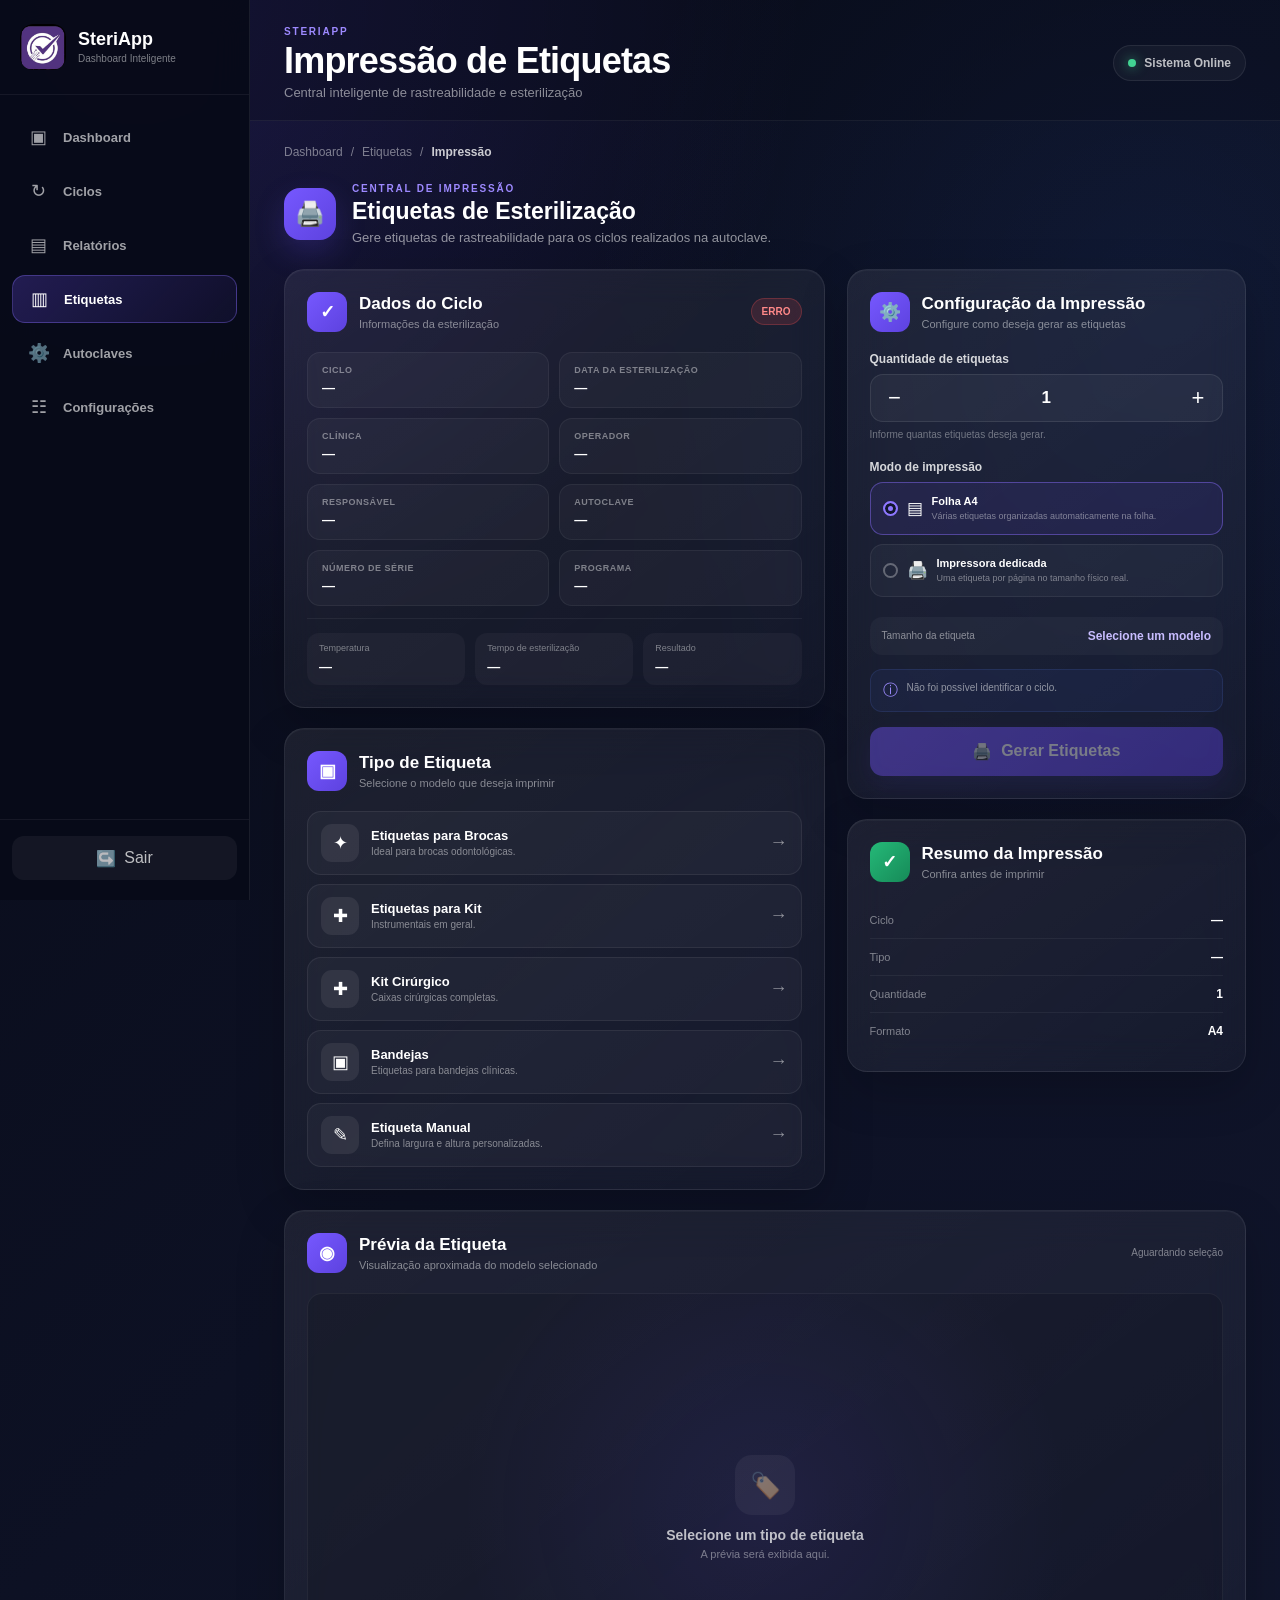
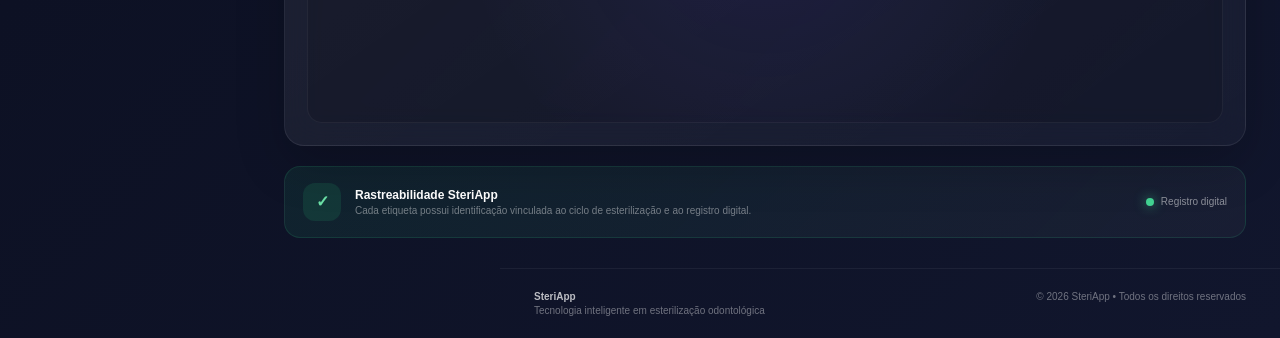
==== commit 4fe969ae: "conserto do logo da woson steriapp" ====
--- a/pages/label_print.html
+++ b/pages/label_print.html
@@ -70,7 +70,7 @@
         <div class="brand-logo">
 
           <img
-            src="../assets/images/logo_woson.png"
+            src="../assets/icon/icon.png"
             alt="SteriApp"
           >
 
--- a/css/label_print.css
+++ b/css/label_print.css
@@ -1426,7 +1426,81 @@
   font-size: 10px;
 }
 
-
+/* =========================================================
+   PRÉVIA — BROCAS 26 × 15 MM
+   ========================================================= */
+
+#labelPreview .steri-label.label-brocas {
+  width: 26mm;
+  height: 15mm;
+
+  min-width: 26mm;
+  min-height: 15mm;
+
+  max-width: 26mm;
+  max-height: 15mm;
+
+  padding: 1mm;
+
+  overflow: hidden;
+}
+
+/* Na etiqueta pequena mostramos somente os campos
+   que realmente cabem fisicamente. */
+
+#labelPreview .label-brocas .label-field:nth-child(n+5) {
+  display: none;
+}
+
+#labelPreview .label-brocas .label-information {
+  grid-template-columns: repeat(2, minmax(0, 1fr));
+
+  gap: 0.3mm 1mm;
+}
+
+#labelPreview .label-brocas .label-field span {
+  font-size: 0.85mm;
+  line-height: 1;
+}
+
+#labelPreview .label-brocas .label-field strong {
+  font-size: 1.25mm;
+  line-height: 1.05;
+
+  margin-top: 0.2mm;
+}
+
+#labelPreview .label-brocas .label-qr-area {
+  width: 8mm;
+  min-width: 8mm;
+}
+
+#labelPreview .label-brocas .label-qr {
+  width: 6.5mm;
+  height: 6.5mm;
+}
+
+#labelPreview .label-brocas .label-qr img,
+#labelPreview .label-brocas .label-qr canvas {
+  width: 6.5mm !important;
+  height: 6.5mm !important;
+}
+
+#labelPreview .label-brocas .label-brand-text strong {
+  font-size: 2mm;
+}
+
+#labelPreview .label-brocas .label-brand-text span {
+  font-size: 0.9mm;
+}
+
+#labelPreview .label-brocas .label-cycle small {
+  font-size: 0.9mm;
+}
+
+#labelPreview .label-brocas .label-cycle strong {
+  font-size: 2.2mm;
+}
 /* ============================================================
    ETIQUETA
 ============================================================ */
@@ -1466,25 +1540,7 @@
     0 16px 45px rgba(0, 0, 0, 0.25);
 }
 
-.steri-label.label-brocas {
-  max-width: 420px;
-}
-
-.steri-label.label-kit {
-  max-width: 470px;
-}
-
-.steri-label.label-kit-cirurgico {
-  max-width: 520px;
-}
-
-.steri-label.label-bandeja {
-  max-width: 560px;
-}
-
-.steri-label.label-manual {
-  max-width: 520px;
-}
+
 
 
 /* ============================================================
@@ -2355,4 +2411,85 @@
     background: #ffffff !important;
   }
 
+}
+
+
+/* =========================================================
+   PRÉVIA — PROPORÇÃO REAL
+   ========================================================= */
+
+#labelPreview {
+  display: flex;
+  align-items: center;
+  justify-content: center;
+  overflow: auto;
+  padding: 20px;
+}
+
+#labelPreview .steri-label {
+  flex-shrink: 0;
+}
+
+
+/* =========================================================
+   BROCAS — 26 × 15
+   ========================================================= */
+
+#labelPreview .label-brocas {
+  width: 26mm;
+  height: 15mm;
+}
+
+
+/* =========================================================
+   KIT — 44,45 × 16,93
+   ========================================================= */
+
+#labelPreview .label-kit,
+#labelPreview .label-kit-cirurgico,
+#labelPreview .label-bandeja {
+  width: 44.45mm;
+  height: 16.93mm;
+}
+
+
+/* =========================================================
+   BANDEJA DEDICADA
+   ========================================================= */
+
+body.dedicated-bandeja #labelPreview .label-bandeja {
+  width: 21mm;
+  height: 33mm;
+
+    min-width: 21mm;
+  min-height: 33mm;
+
+  max-width: 21mm;
+  max-height: 33mm;
+
+  padding: 1.2mm;
+
+  overflow: hidden;
+}
+
+/* =========================================================
+   PRÉVIA — 44,45 × 16,93 MM
+   ========================================================= */
+
+#labelPreview .steri-label.label-kit,
+#labelPreview .steri-label.label-kit-cirurgico,
+#labelPreview .steri-label.label-bandeja {
+
+  width: 44.45mm;
+  height: 16.93mm;
+
+  min-width: 44.45mm;
+  min-height: 16.93mm;
+
+  max-width: 44.45mm;
+  max-height: 16.93mm;
+
+  padding: 1.2mm;
+
+  overflow: hidden;
 }
